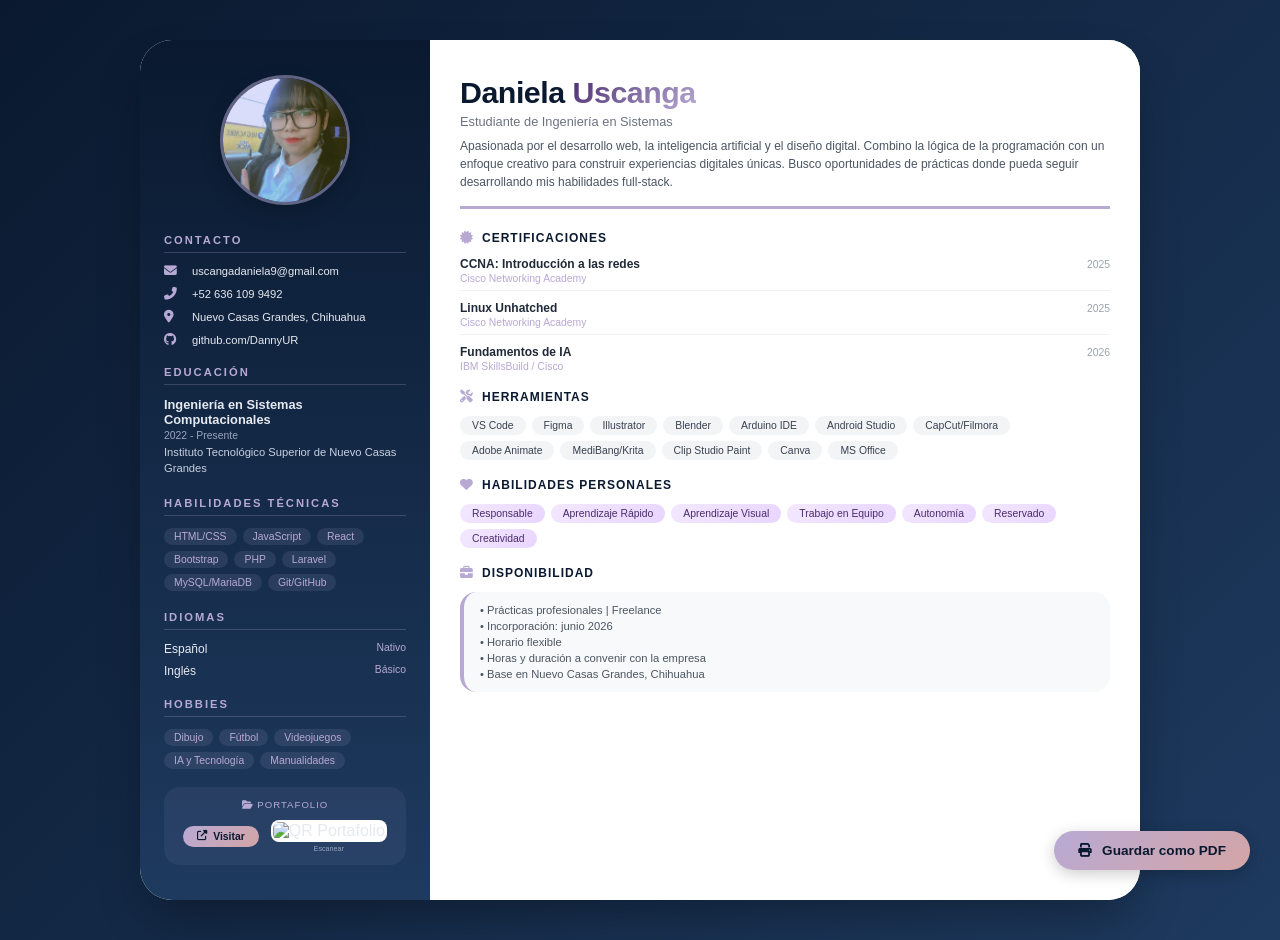
==== cv.html @ 953d352b "Actualización del Portafolio Se cambio el diseño y se creo el cv" ====
<!DOCTYPE html>
<html lang="es">
<head>
    <meta charset="UTF-8">
    <meta name="viewport" content="width=device-width, initial-scale=1.0">
    <title>Daniela Uscanga - CV</title>
    <link rel="stylesheet" href="https://cdnjs.cloudflare.com/ajax/libs/font-awesome/6.4.0/css/all.min.css">
    <style>
        * {
            margin: 0;
            padding: 0;
            box-sizing: border-box;
        }

        body {
            font-family: 'Plus Jakarta Sans', -apple-system, BlinkMacSystemFont, 'Segoe UI', sans-serif;
            background: linear-gradient(135deg, #0a192f 0%, #1e3a5f 100%);
            padding: 40px 24px;
            min-height: 100vh;
            display: flex;
            align-items: center;
            justify-content: center;
        }

        .cv {
            max-width: 1000px;
            margin: 0 auto;
            background: #ffffff;
            border-radius: 32px;
            overflow: hidden;
            box-shadow: 0 25px 50px -12px rgba(0, 0, 0, 0.35);
        }

        .cv-inner {
            display: grid;
            grid-template-columns: 290px 1fr;
        }

        /* Panel izquierdo */
        .cv-left {
            background: linear-gradient(180deg, #0a192f 0%, #1e3a5f 100%);
            padding: 35px 24px;
            color: #e6e9f0;
        }

        .avatar {
            text-align: center;
            margin-bottom: 25px;
        }

        .avatar img {
            width: 130px;
            height: 130px;
            border-radius: 50%;
            object-fit: cover;
            border: 3px solid rgba(180, 169, 212, 0.5);
            box-shadow: 0 8px 20px rgba(0, 0, 0, 0.2);
        }

        .cv-left h3 {
            font-size: 0.7rem;
            font-weight: 600;
            letter-spacing: 2px;
            text-transform: uppercase;
            color: #b8a9d4;
            margin: 20px 0 12px 0;
            padding-bottom: 6px;
            border-bottom: 1px solid rgba(180, 169, 212, 0.25);
        }

        .cv-left h3:first-of-type {
            margin-top: 0;
        }

        .contact-list {
            list-style: none;
        }

        .contact-list li {
            display: flex;
            align-items: center;
            gap: 10px;
            margin-bottom: 10px;
            font-size: 0.7rem;
            word-break: break-word;
        }

        .contact-list li i {
            width: 18px;
            color: #b8a9d4;
            font-size: 0.8rem;
        }

        .edu-item {
            margin-bottom: 14px;
        }

        .edu-item h4 {
            font-size: 0.8rem;
            font-weight: 600;
            margin-bottom: 3px;
        }

        .edu-date {
            font-size: 0.65rem;
            color: #9aa4bf;
            margin-bottom: 4px;
        }

        .edu-item p {
            font-size: 0.7rem;
            color: #c8d0e0;
            line-height: 1.4;
        }

        .skills-tags {
            display: flex;
            flex-wrap: wrap;
            gap: 6px;
        }

        .skill-tag {
            background: rgba(180, 169, 212, 0.12);
            padding: 3px 10px;
            border-radius: 30px;
            font-size: 0.65rem;
            color: #b8a9d4;
        }

        .lang-item {
            display: flex;
            justify-content: space-between;
            margin-bottom: 8px;
            font-size: 0.75rem;
        }

        .lang-name {
            font-weight: 500;
        }

        .lang-level {
            color: #b8a9d4;
            font-size: 0.65rem;
        }

        /* Panel derecho */
        .cv-right {
            background: #ffffff;
            padding: 35px 30px;
        }

        .cv-header {
            margin-bottom: 22px;
            border-bottom: 3px solid #b8a9d4;
            padding-bottom: 15px;
        }

        .cv-header h1 {
            font-size: 1.9rem;
            font-weight: 700;
            color: #0a192f;
            letter-spacing: -0.5px;
            margin-bottom: 4px;
        }

        .cv-header h1 span {
            background: linear-gradient(135deg, #4a2c6d, #b8a9d4);
            -webkit-background-clip: text;
            -webkit-text-fill-color: transparent;
            background-clip: text;
        }

        .cv-header .subtitle {
            font-size: 0.8rem;
            color: #6b7280;
            font-weight: 500;
            margin-bottom: 8px;
        }

        .cv-header .bio {
            font-size: 0.75rem;
            color: #4b5563;
            line-height: 1.5;
        }

        .section {
            margin-bottom: 18px;
        }

        .section-title {
            display: flex;
            align-items: center;
            gap: 8px;
            font-size: 0.75rem;
            font-weight: 700;
            color: #0a192f;
            letter-spacing: 1px;
            margin-bottom: 12px;
        }

        .section-title i {
            color: #b8a9d4;
            font-size: 0.8rem;
        }

        .cert {
            display: flex;
            justify-content: space-between;
            align-items: baseline;
            flex-wrap: wrap;
            margin-bottom: 10px;
            padding-bottom: 6px;
            border-bottom: 1px solid #f0f0f0;
        }

        .cert:last-child {
            border-bottom: none;
            margin-bottom: 0;
            padding-bottom: 0;
        }

        .cert-name {
            font-weight: 600;
            font-size: 0.75rem;
            color: #1f2937;
        }

        .cert-date {
            font-size: 0.65rem;
            color: #9ca3af;
        }

        .cert-issuer {
            font-size: 0.65rem;
            color: #b8a9d4;
            margin-top: 2px;
        }

        .tools-grid {
            display: flex;
            flex-wrap: wrap;
            gap: 6px;
            margin-bottom: 12px;
        }

        .tool-badge {
            background: #f3f4f6;
            padding: 4px 12px;
            border-radius: 30px;
            font-size: 0.65rem;
            color: #374151;
        }

        .soft-badge {
            background: linear-gradient(135deg, #f3e8ff, #e9d5ff);
            padding: 4px 12px;
            border-radius: 30px;
            font-size: 0.65rem;
            font-weight: 500;
            color: #4a2c6d;
        }

        .availability-box {
            background: #f8f9fa;
            padding: 12px 16px;
            border-radius: 16px;
            border-left: 4px solid #b8a9d4;
        }

        .availability-box p {
            font-size: 0.7rem;
            color: #4b5563;
            margin-bottom: 4px;
        }

        .availability-box p:last-child {
            margin-bottom: 0;
        }

        .print-btn {
            position: fixed;
            bottom: 30px;
            right: 30px;
            background: linear-gradient(135deg, #b8a9d4, #d4a5a5);
            border: none;
            padding: 12px 24px;
            border-radius: 50px;
            color: #0a192f;
            font-weight: 600;
            cursor: pointer;
            display: flex;
            align-items: center;
            gap: 10px;
            font-size: 0.85rem;
            box-shadow: 0 4px 15px rgba(0, 0, 0, 0.2);
            transition: all 0.3s ease;
            z-index: 100;
            font-family: inherit;
        }

        .print-btn:hover {
            transform: translateY(-3px);
            box-shadow: 0 8px 25px rgba(0, 0, 0, 0.25);
        }

        /* ============================================ */
        /* CSS ESPECÍFICO PARA IMPRESIÓN (1 hoja) */
        /* ============================================ */
        @media print {
            body {
                background: white;
                padding: 0;
                margin: 0;
            }
            
            .print-btn {
                display: none;
            }
            
            .cv {
                max-width: 100%;
                margin: 0;
                box-shadow: none;
                border-radius: 0;
            }
            
            .cv-inner {
                display: grid;
                grid-template-columns: 270px 1fr;
            }
            
            /* Ajustes de espaciado para que quepa */
            .cv-left {
                padding: 15px 18px;
            }
            
            .cv-right {
                padding: 15px 22px;
            }
            
            .avatar img {
                width: 100px;
                height: 100px;
            }
            
            .avatar {
                margin-bottom: 15px;
            }
            
            .cv-left h3 {
                margin: 12px 0 8px 0;
                font-size: 0.65rem;
            }
            
            .contact-list li {
                margin-bottom: 6px;
                font-size: 0.65rem;
            }
            
            .edu-item {
                margin-bottom: 10px;
            }
            
            .edu-item h4 {
                font-size: 0.7rem;
            }
            
            .skill-tag {
                padding: 2px 8px;
                font-size: 0.6rem;
            }
            
            .cv-header {
                margin-bottom: 12px;
                padding-bottom: 8px;
            }
            
            .cv-header h1 {
                font-size: 1.5rem;
            }
            
            .cv-header .bio {
                font-size: 0.65rem;
            }
            
            .section {
                margin-bottom: 12px;
            }
            
            .section-title {
                margin-bottom: 8px;
                font-size: 0.7rem;
            }
            
            .cert {
                margin-bottom: 6px;
                padding-bottom: 4px;
            }
            
            .cert-name {
                font-size: 0.7rem;
            }
            
            .tool-badge, .soft-badge {
                padding: 3px 10px;
                font-size: 0.6rem;
            }
            
            .availability-box {
                padding: 8px 12px;
            }
            
            .availability-box p {
                font-size: 0.65rem;
                margin-bottom: 3px;
            }
            
            /* Opcional: ocultar el QR en la impresión para ahorrar espacio */
            .cv-left div:last-child {
                display: none;
            }
        }

        @media (max-width: 750px) {
            body {
                padding: 20px;
            }
            .cv-inner {
                grid-template-columns: 1fr;
            }
            .print-btn {
                bottom: 20px;
                right: 20px;
                padding: 10px 18px;
                font-size: 0.75rem;
            }
        }
    </style>
</head>
<body>

<div class="cv">
    <div class="cv-inner">
        <!-- PANEL IZQUIERDO -->
        <div class="cv-left">
            <div class="avatar">
                <img src="./img/Perfil.jpeg" alt="Daniela Uscanga">
            </div>

            <h3>CONTACTO</h3>
            <ul class="contact-list">
                <li><i class="fas fa-envelope"></i> uscangadaniela9@gmail.com</li>
                <li><i class="fas fa-phone-alt"></i> +52 636 109 9492</li>
                <li><i class="fas fa-map-marker-alt"></i> Nuevo Casas Grandes, Chihuahua</li>
                <li><i class="fab fa-github"></i> github.com/DannyUR</li>
            </ul>

            <h3>EDUCACIÓN</h3>
            <div class="edu-item">
                <h4>Ingeniería en Sistemas Computacionales</h4>
                <div class="edu-date">2022 - Presente</div>
                <p>Instituto Tecnológico Superior de Nuevo Casas Grandes</p>
            </div>

            <h3>HABILIDADES TÉCNICAS</h3>
            <div class="skills-tags">
                <span class="skill-tag">HTML/CSS</span>
                <span class="skill-tag">JavaScript</span>
                <span class="skill-tag">React</span>
                <span class="skill-tag">Bootstrap</span>
                <span class="skill-tag">PHP</span>
                <span class="skill-tag">Laravel</span>
                <span class="skill-tag">MySQL/MariaDB</span>
                <span class="skill-tag">Git/GitHub</span>
            </div>

            <h3>IDIOMAS</h3>
            <div class="lang-item">
                <span class="lang-name">Español</span>
                <span class="lang-level">Nativo</span>
            </div>
            <div class="lang-item">
                <span class="lang-name">Inglés</span>
                <span class="lang-level">Básico</span>
            </div>

            <h3>HOBBIES</h3>
            <div class="skills-tags">
                <span class="skill-tag">Dibujo</span>
                <span class="skill-tag">Fútbol</span>
                <span class="skill-tag">Videojuegos</span>
                <span class="skill-tag">IA y Tecnología</span>
                <span class="skill-tag">Manualidades</span>
            </div>

            <!-- BOTÓN + QR PARA PORTAFOLIO -->
            <div style="background: rgba(180, 169, 212, 0.08); border-radius: 16px; padding: 12px; margin-top: 18px; text-align: center;">
                <p style="font-size: 0.6rem; color: #b8a9d4; margin-bottom: 10px; letter-spacing: 1px;">
                    <i class="fas fa-folder-open"></i> PORTAFOLIO
                </p>
                <div style="display: flex; align-items: center; justify-content: center; gap: 12px; flex-wrap: wrap;">
                    <a href="https://dannyur.github.io/portafolio" target="_blank" style="display: inline-flex; align-items: center; gap: 6px; background: linear-gradient(135deg, #b8a9d4, #d4a5a5); color: #0a192f; padding: 5px 14px; border-radius: 40px; text-decoration: none; font-size: 0.65rem; font-weight: 600;">
                        <i class="fas fa-external-link-alt"></i> Visitar
                    </a>
                    <div style="text-align: center;">
                        <img src="https://api.qrserver.com/v1/create-qr-code/?size=45x45&data=https://dannyur.github.io/portafolio" alt="QR Portafolio" style="width: 40px; height: 40px; border-radius: 8px; background: white; padding: 2px;">
                        <p style="font-size: 0.45rem; color: #9aa4bf; margin-top: 2px;">Escanear</p>
                    </div>
                </div>
            </div>
        </div>

        <!-- PANEL DERECHO -->
        <div class="cv-right">
            <div class="cv-header">
                <h1>Daniela <span>Uscanga</span></h1>
                <div class="subtitle">Estudiante de Ingeniería en Sistemas</div>
                <div class="bio">
                    Apasionada por el desarrollo web, la inteligencia artificial y el diseño digital. 
                    Combino la lógica de la programación con un enfoque creativo para construir 
                    experiencias digitales únicas. Busco oportunidades de prácticas donde pueda 
                    seguir desarrollando mis habilidades full-stack.
                </div>
            </div>

            <!-- CERTIFICACIONES -->
            <div class="section">
                <div class="section-title">
                    <i class="fas fa-certificate"></i>
                    <span>CERTIFICACIONES</span>
                </div>
                <div class="cert">
                    <div>
                        <div class="cert-name">CCNA: Introducción a las redes</div>
                        <div class="cert-issuer">Cisco Networking Academy</div>
                    </div>
                    <div class="cert-date">2025</div>
                </div>
                <div class="cert">
                    <div>
                        <div class="cert-name">Linux Unhatched</div>
                        <div class="cert-issuer">Cisco Networking Academy</div>
                    </div>
                    <div class="cert-date">2025</div>
                </div>
                <div class="cert">
                    <div>
                        <div class="cert-name">Fundamentos de IA</div>
                        <div class="cert-issuer">IBM SkillsBuild / Cisco</div>
                    </div>
                    <div class="cert-date">2026</div>
                </div>
            </div>

            <!-- HERRAMIENTAS -->
            <div class="section">
                <div class="section-title">
                    <i class="fas fa-tools"></i>
                    <span>HERRAMIENTAS</span>
                </div>
                <div class="tools-grid">
                    <span class="tool-badge">VS Code</span>
                    <span class="tool-badge">Figma</span>
                    <span class="tool-badge">Illustrator</span>
                    <span class="tool-badge">Blender</span>
                    <span class="tool-badge">Arduino IDE</span>
                    <span class="tool-badge">Android Studio</span>
                    <span class="tool-badge">CapCut/Filmora</span>
                    <span class="tool-badge">Adobe Animate</span>
                    <span class="tool-badge">MediBang/Krita</span>
                    <span class="tool-badge">Clip Studio Paint</span>
                    <span class="tool-badge">Canva</span>
                    <span class="tool-badge">MS Office</span>
                </div>
            </div>

            <!-- HABILIDADES PERSONALES -->
            <div class="section">
                <div class="section-title">
                    <i class="fas fa-heart"></i>
                    <span>HABILIDADES PERSONALES</span>
                </div>
                <div class="tools-grid">
                    <span class="soft-badge">Responsable</span>
                    <span class="soft-badge">Aprendizaje Rápido</span>
                    <span class="soft-badge">Aprendizaje Visual</span>
                    <span class="soft-badge">Trabajo en Equipo</span>
                    <span class="soft-badge">Autonomía</span>
                    <span class="soft-badge">Reservado</span>
                    <span class="soft-badge">Creatividad</span>
                </div>
            </div>

            <!-- DISPONIBILIDAD -->
            <div class="section">
                <div class="section-title">
                    <i class="fas fa-briefcase"></i>
                    <span>DISPONIBILIDAD</span>
                </div>
                <div class="availability-box">
                    <p>• Prácticas profesionales | Freelance</p>
                    <p>• Incorporación: junio 2026</p>
                    <p>• Horario flexible</p>
                    <p>• Horas y duración a convenir con la empresa</p>
                    <p>• Base en Nuevo Casas Grandes, Chihuahua</p>
                </div>
            </div>
        </div>
    </div>
</div>

<button class="print-btn" onclick="window.print()">
    <i class="fas fa-print"></i> Guardar como PDF
</button>

</body>
</html>
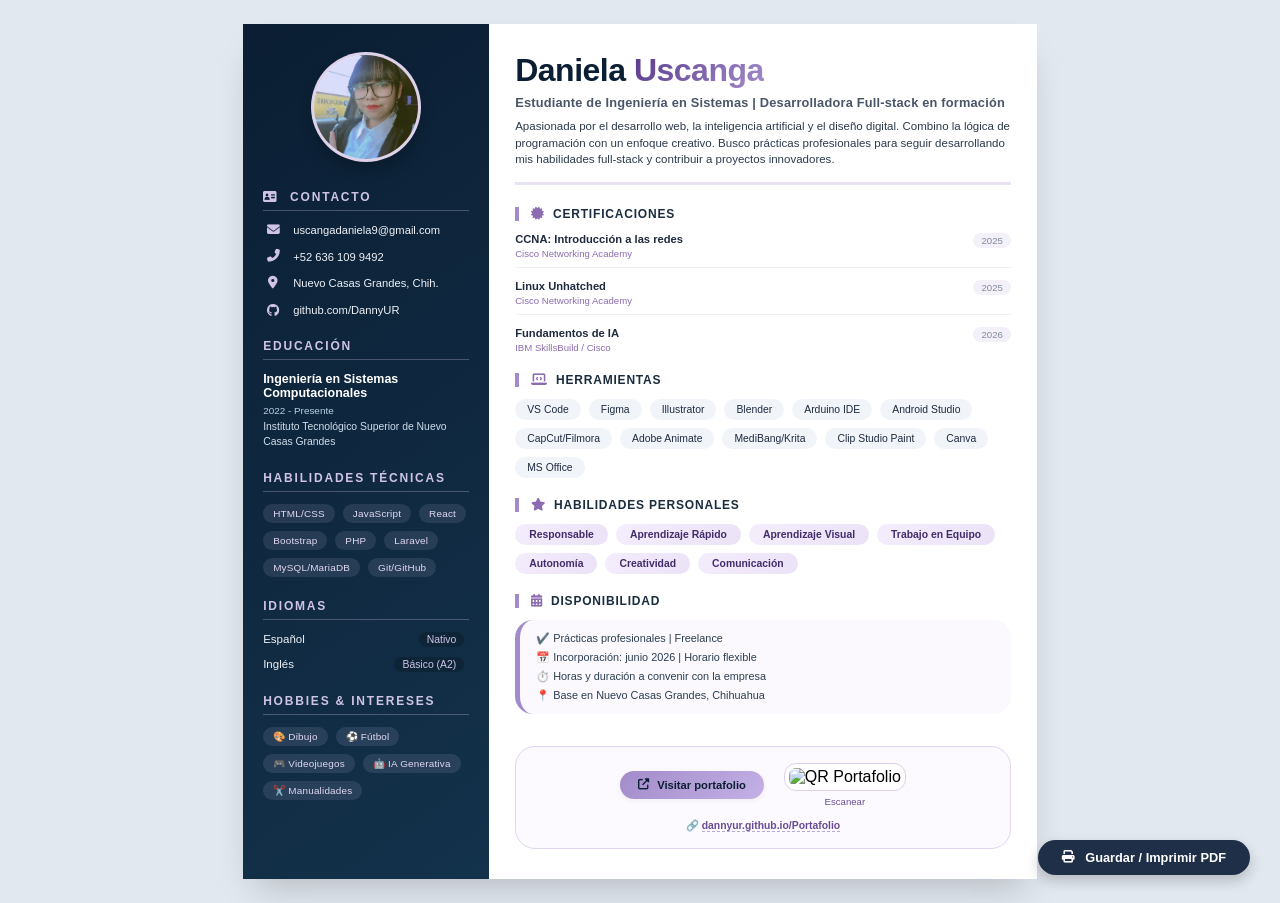
==== commit 67171055: "Actualización de Portafolio Se mejoro la interfaz añadiendo proyectos y mas imágenes en la galería, " ====
--- a/cv.html
+++ b/cv.html
@@ -2,8 +2,8 @@
 <html lang="es">
 <head>
     <meta charset="UTF-8">
-    <meta name="viewport" content="width=device-width, initial-scale=1.0">
-    <title>Daniela Uscanga - CV</title>
+    <meta name="viewport" content="width=device-width, initial-scale=1.0, user-scalable=yes">
+    <title>Daniela Uscanga - CV Profesional</title>
     <link rel="stylesheet" href="https://cdnjs.cloudflare.com/ajax/libs/font-awesome/6.4.0/css/all.min.css">
     <style>
         * {
@@ -13,59 +13,68 @@
         }
 
         body {
-            font-family: 'Plus Jakarta Sans', -apple-system, BlinkMacSystemFont, 'Segoe UI', sans-serif;
-            background: linear-gradient(135deg, #0a192f 0%, #1e3a5f 100%);
-            padding: 40px 24px;
+            font-family: 'Inter', 'Plus Jakarta Sans', -apple-system, BlinkMacSystemFont, 'Segoe UI', sans-serif;
+            background: #e2e8f0;
+            display: flex;
+            justify-content: center;
+            align-items: center;
             min-height: 100vh;
-            display: flex;
-            align-items: center;
-            justify-content: center;
-        }
-
+            padding: 24px;
+        }
+
+        /* Contenedor principal: tamaño exacto A4 / Carta con altura flexible para impresión limpia */
         .cv {
-            max-width: 1000px;
+            width: 210mm;
+            max-width: 100%;
+            background: #ffffff;
             margin: 0 auto;
-            background: #ffffff;
-            border-radius: 32px;
-            overflow: hidden;
-            box-shadow: 0 25px 50px -12px rgba(0, 0, 0, 0.35);
-        }
-
+            box-shadow: 0 20px 35px -12px rgba(0, 0, 0, 0.2);
+            border-radius: 0px;
+            transition: all 0.2s;
+        }
+
+        /* Grid de dos columnas bien proporcionado */
         .cv-inner {
             display: grid;
-            grid-template-columns: 290px 1fr;
-        }
-
-        /* Panel izquierdo */
+            grid-template-columns: 31% 69%;
+            width: 100%;
+        }
+
+        /* ========== PANEL IZQUIERDO (Azul noche elegante) ========== */
         .cv-left {
-            background: linear-gradient(180deg, #0a192f 0%, #1e3a5f 100%);
-            padding: 35px 24px;
-            color: #e6e9f0;
+            background: linear-gradient(145deg, #0B1E33 0%, #13324B 100%);
+            padding: 28px 20px 32px 20px;
+            color: #EEF2F8;
+            height: 100%;
+            display: flex;
+            flex-direction: column;
         }
 
         .avatar {
             text-align: center;
-            margin-bottom: 25px;
+            margin-bottom: 24px;
         }
 
         .avatar img {
-            width: 130px;
-            height: 130px;
+            width: 110px;
+            height: 110px;
             border-radius: 50%;
             object-fit: cover;
-            border: 3px solid rgba(180, 169, 212, 0.5);
-            box-shadow: 0 8px 20px rgba(0, 0, 0, 0.2);
-        }
-
+            border: 3px solid rgba(200, 180, 220, 0.6);
+            box-shadow: 0 8px 14px rgba(0, 0, 0, 0.2);
+            background: #fff;
+        }
+
+        /* Títulos laterales */
         .cv-left h3 {
-            font-size: 0.7rem;
-            font-weight: 600;
-            letter-spacing: 2px;
+            font-size: 0.75rem;
+            font-weight: 700;
+            letter-spacing: 1.8px;
             text-transform: uppercase;
-            color: #b8a9d4;
-            margin: 20px 0 12px 0;
+            color: #CFC4E6;
+            margin: 22px 0 12px 0;
             padding-bottom: 6px;
-            border-bottom: 1px solid rgba(180, 169, 212, 0.25);
+            border-bottom: 1.5px solid rgba(207, 196, 230, 0.3);
         }
 
         .cv-left h3:first-of-type {
@@ -74,21 +83,25 @@
 
         .contact-list {
             list-style: none;
+            margin-top: 4px;
         }
 
         .contact-list li {
             display: flex;
             align-items: center;
             gap: 10px;
-            margin-bottom: 10px;
+            margin-bottom: 12px;
             font-size: 0.7rem;
+            font-weight: 400;
+            line-height: 1.3;
             word-break: break-word;
         }
 
         .contact-list li i {
-            width: 18px;
-            color: #b8a9d4;
+            width: 20px;
+            color: #CFC4E6;
             font-size: 0.8rem;
+            text-align: center;
         }
 
         .edu-item {
@@ -96,75 +109,84 @@
         }
 
         .edu-item h4 {
-            font-size: 0.8rem;
-            font-weight: 600;
-            margin-bottom: 3px;
+            font-size: 0.78rem;
+            font-weight: 700;
+            margin-bottom: 5px;
+            color: #ffffff;
         }
 
         .edu-date {
+            font-size: 0.62rem;
+            color: #bbd1e5;
+            margin-bottom: 4px;
+        }
+
+        .edu-item p {
             font-size: 0.65rem;
-            color: #9aa4bf;
-            margin-bottom: 4px;
-        }
-
-        .edu-item p {
-            font-size: 0.7rem;
-            color: #c8d0e0;
+            color: #d0deed;
             line-height: 1.4;
         }
 
         .skills-tags {
             display: flex;
             flex-wrap: wrap;
-            gap: 6px;
+            gap: 8px;
+            margin-top: 6px;
         }
 
         .skill-tag {
-            background: rgba(180, 169, 212, 0.12);
-            padding: 3px 10px;
+            background: rgba(207, 196, 230, 0.12);
+            padding: 4px 10px;
             border-radius: 30px;
+            font-size: 0.62rem;
+            font-weight: 500;
+            color: #E2D9F5;
+            letter-spacing: 0.2px;
+        }
+
+        .lang-item {
+            display: flex;
+            justify-content: space-between;
+            align-items: baseline;
+            margin-bottom: 10px;
+            font-size: 0.72rem;
+            font-weight: 500;
+            padding-right: 5px;
+        }
+
+        .lang-level {
+            color: #CFC4E6;
             font-size: 0.65rem;
-            color: #b8a9d4;
-        }
-
-        .lang-item {
-            display: flex;
-            justify-content: space-between;
-            margin-bottom: 8px;
-            font-size: 0.75rem;
-        }
-
-        .lang-name {
-            font-weight: 500;
-        }
-
-        .lang-level {
-            color: #b8a9d4;
-            font-size: 0.65rem;
-        }
-
-        /* Panel derecho */
+            background: rgba(0,0,0,0.2);
+            padding: 2px 8px;
+            border-radius: 20px;
+        }
+
+        /* ========== PANEL DERECHO (Fondo blanco, espaciado generoso) ========== */
         .cv-right {
             background: #ffffff;
-            padding: 35px 30px;
+            padding: 28px 26px 30px 26px;
+            display: flex;
+            flex-direction: column;
+            justify-content: space-between;
         }
 
         .cv-header {
             margin-bottom: 22px;
-            border-bottom: 3px solid #b8a9d4;
-            padding-bottom: 15px;
+            border-bottom: 3px solid #E9E2F5;
+            padding-bottom: 14px;
         }
 
         .cv-header h1 {
-            font-size: 1.9rem;
-            font-weight: 700;
-            color: #0a192f;
+            font-size: 2rem;
+            font-weight: 800;
+            color: #0B1E33;
             letter-spacing: -0.5px;
-            margin-bottom: 4px;
+            margin-bottom: 6px;
         }
 
         .cv-header h1 span {
-            background: linear-gradient(135deg, #4a2c6d, #b8a9d4);
+            background: linear-gradient(125deg, #5B3B8C, #A28BC9);
             -webkit-background-clip: text;
             -webkit-text-fill-color: transparent;
             background-clip: text;
@@ -172,19 +194,22 @@
 
         .cv-header .subtitle {
             font-size: 0.8rem;
-            color: #6b7280;
-            font-weight: 500;
+            font-weight: 600;
+            color: #4a5568;
             margin-bottom: 8px;
+            letter-spacing: 0.2px;
         }
 
         .cv-header .bio {
-            font-size: 0.75rem;
-            color: #4b5563;
-            line-height: 1.5;
-        }
-
+            font-size: 0.72rem;
+            color: #2d3a4b;
+            line-height: 1.45;
+            margin-top: 6px;
+        }
+
+        /* Secciones lado derecho */
         .section {
-            margin-bottom: 18px;
+            margin-bottom: 20px;
         }
 
         .section-title {
@@ -192,25 +217,28 @@
             align-items: center;
             gap: 8px;
             font-size: 0.75rem;
-            font-weight: 700;
-            color: #0a192f;
-            letter-spacing: 1px;
+            font-weight: 800;
+            color: #1A2C3E;
+            letter-spacing: 0.8px;
+            text-transform: uppercase;
             margin-bottom: 12px;
+            border-left: 4px solid #A28BC9;
+            padding-left: 12px;
         }
 
         .section-title i {
-            color: #b8a9d4;
+            color: #8b6cb0;
             font-size: 0.8rem;
         }
 
+        /* certificaciones con diseño más limpio */
         .cert {
             display: flex;
             justify-content: space-between;
-            align-items: baseline;
-            flex-wrap: wrap;
-            margin-bottom: 10px;
-            padding-bottom: 6px;
-            border-bottom: 1px solid #f0f0f0;
+            align-items: flex-start;
+            margin-bottom: 12px;
+            padding-bottom: 8px;
+            border-bottom: 1px solid #edf2f7;
         }
 
         .cert:last-child {
@@ -220,219 +248,240 @@
         }
 
         .cert-name {
-            font-weight: 600;
-            font-size: 0.75rem;
-            color: #1f2937;
+            font-weight: 700;
+            font-size: 0.7rem;
+            color: #1F2A3E;
+        }
+
+        .cert-issuer {
+            font-size: 0.6rem;
+            color: #8b6cb0;
+            margin-top: 3px;
         }
 
         .cert-date {
-            font-size: 0.65rem;
-            color: #9ca3af;
-        }
-
-        .cert-issuer {
-            font-size: 0.65rem;
-            color: #b8a9d4;
-            margin-top: 2px;
-        }
-
+            font-size: 0.6rem;
+            color: #7e8a98;
+            background: #F4F0FA;
+            padding: 2px 8px;
+            border-radius: 20px;
+            white-space: nowrap;
+        }
+
+        /* Herramientas grid */
         .tools-grid {
             display: flex;
             flex-wrap: wrap;
-            gap: 6px;
-            margin-bottom: 12px;
+            gap: 8px;
+            margin-top: 4px;
         }
 
         .tool-badge {
-            background: #f3f4f6;
-            padding: 4px 12px;
-            border-radius: 30px;
-            font-size: 0.65rem;
-            color: #374151;
-        }
-
-        .soft-badge {
-            background: linear-gradient(135deg, #f3e8ff, #e9d5ff);
-            padding: 4px 12px;
+            background: #F1F5F9;
+            padding: 5px 12px;
             border-radius: 30px;
             font-size: 0.65rem;
             font-weight: 500;
-            color: #4a2c6d;
+            color: #1F2A3E;
+            transition: all 0.1s;
+        }
+
+        .soft-badge {
+            background: linear-gradient(115deg, #F4EDFC, #EBE2F7);
+            padding: 5px 14px;
+            border-radius: 30px;
+            font-size: 0.65rem;
+            font-weight: 600;
+            color: #432C6B;
         }
 
         .availability-box {
-            background: #f8f9fa;
+            background: #FBF9FE;
             padding: 12px 16px;
-            border-radius: 16px;
-            border-left: 4px solid #b8a9d4;
+            border-radius: 18px;
+            border-left: 5px solid #A28BC9;
+            margin-top: 4px;
         }
 
         .availability-box p {
-            font-size: 0.7rem;
-            color: #4b5563;
-            margin-bottom: 4px;
+            font-size: 0.68rem;
+            color: #2C3E50;
+            margin-bottom: 6px;
+            display: flex;
+            align-items: baseline;
+            gap: 6px;
         }
 
         .availability-box p:last-child {
             margin-bottom: 0;
         }
 
+        /* PORTAFOLIO final - visual atractivo */
+        .portfolio-box {
+            background: #FCFAFE;
+            border-radius: 20px;
+            padding: 16px 18px;
+            text-align: center;
+            border: 1px solid #E1D6F0;
+            margin-top: 12px;
+            transition: 0.1s;
+        }
+
+        .portfolio-content {
+            display: flex;
+            align-items: center;
+            justify-content: center;
+            gap: 20px;
+            flex-wrap: wrap;
+        }
+
+        .portfolio-btn {
+            display: inline-flex;
+            align-items: center;
+            gap: 8px;
+            background: linear-gradient(135deg, #A28BC9, #C3B1E6);
+            color: #0B1E33;
+            padding: 8px 18px;
+            border-radius: 40px;
+            text-decoration: none;
+            font-size: 0.7rem;
+            font-weight: 700;
+            transition: all 0.2s ease;
+            box-shadow: 0 2px 6px rgba(0,0,0,0.05);
+        }
+
+        .portfolio-btn i {
+            font-size: 0.7rem;
+        }
+
+        .portfolio-btn:hover {
+            background: linear-gradient(135deg, #b59edb, #cfbdf2);
+            transform: scale(0.98);
+        }
+
+        .qr-code {
+            text-align: center;
+        }
+
+        .qr-code img {
+            width: 70px;
+            height: 70px;
+            border-radius: 12px;
+            background: white;
+            padding: 4px;
+            border: 1px solid #DCCFEF;
+        }
+
+        .qr-code p {
+            font-size: 0.6rem;
+            margin-top: 5px;
+            font-weight: 500;
+            color: #6B4D93;
+        }
+
+        .portfolio-link-text {
+            margin-top: 12px;
+            font-size: 0.65rem;
+            word-break: break-all;
+        }
+
+        .portfolio-link-text a {
+            color: #694B96;
+            text-decoration: none;
+            font-weight: 600;
+            border-bottom: 1px dashed #b8a9d4;
+        }
+
+        /* Botón flotante de impresión */
         .print-btn {
             position: fixed;
-            bottom: 30px;
+            bottom: 25px;
             right: 30px;
-            background: linear-gradient(135deg, #b8a9d4, #d4a5a5);
+            background: #1E2F47;
             border: none;
-            padding: 12px 24px;
+            padding: 10px 24px;
             border-radius: 50px;
-            color: #0a192f;
+            color: white;
             font-weight: 600;
             cursor: pointer;
             display: flex;
             align-items: center;
             gap: 10px;
-            font-size: 0.85rem;
-            box-shadow: 0 4px 15px rgba(0, 0, 0, 0.2);
-            transition: all 0.3s ease;
-            z-index: 100;
+            font-size: 0.8rem;
+            z-index: 1000;
+            box-shadow: 0 6px 14px rgba(0,0,0,0.2);
+            transition: all 0.2s;
             font-family: inherit;
         }
 
         .print-btn:hover {
-            transform: translateY(-3px);
-            box-shadow: 0 8px 25px rgba(0, 0, 0, 0.25);
-        }
-
-        /* ============================================ */
-        /* CSS ESPECÍFICO PARA IMPRESIÓN (1 hoja) */
-        /* ============================================ */
+            background: #0F2A42;
+            transform: translateY(-2px);
+        }
+
+        /* REGLAS DE IMPRESIÓN (A4 / Carta perfecto) */
         @media print {
             body {
                 background: white;
                 padding: 0;
                 margin: 0;
             }
-            
             .print-btn {
                 display: none;
             }
-            
             .cv {
+                width: 100%;
                 max-width: 100%;
+                height: auto;
+                box-shadow: none;
                 margin: 0;
-                box-shadow: none;
                 border-radius: 0;
             }
-            
             .cv-inner {
-                display: grid;
-                grid-template-columns: 270px 1fr;
-            }
-            
-            /* Ajustes de espaciado para que quepa */
-            .cv-left {
-                padding: 15px 18px;
-            }
-            
-            .cv-right {
-                padding: 15px 22px;
-            }
-            
-            .avatar img {
-                width: 100px;
-                height: 100px;
-            }
-            
-            .avatar {
-                margin-bottom: 15px;
-            }
-            
-            .cv-left h3 {
-                margin: 12px 0 8px 0;
-                font-size: 0.65rem;
-            }
-            
-            .contact-list li {
-                margin-bottom: 6px;
-                font-size: 0.65rem;
-            }
-            
-            .edu-item {
-                margin-bottom: 10px;
-            }
-            
-            .edu-item h4 {
-                font-size: 0.7rem;
-            }
-            
-            .skill-tag {
-                padding: 2px 8px;
-                font-size: 0.6rem;
-            }
-            
-            .cv-header {
-                margin-bottom: 12px;
-                padding-bottom: 8px;
-            }
-            
-            .cv-header h1 {
-                font-size: 1.5rem;
-            }
-            
-            .cv-header .bio {
-                font-size: 0.65rem;
-            }
-            
-            .section {
-                margin-bottom: 12px;
-            }
-            
-            .section-title {
-                margin-bottom: 8px;
-                font-size: 0.7rem;
-            }
-            
-            .cert {
-                margin-bottom: 6px;
-                padding-bottom: 4px;
-            }
-            
-            .cert-name {
-                font-size: 0.7rem;
-            }
-            
-            .tool-badge, .soft-badge {
-                padding: 3px 10px;
-                font-size: 0.6rem;
-            }
-            
+                grid-template-columns: 30% 70%;
+            }
+            .cv-left, .cv-right {
+                break-inside: avoid;
+                page-break-inside: avoid;
+            }
+            @page {
+                size: A4;
+                margin: 0.6cm 0.5cm;
+            }
+            body, .cv, .cv-inner {
+                background: white;
+            }
+            .portfolio-box {
+                border: 1px solid #ddd;
+                background: #fefefe;
+            }
             .availability-box {
-                padding: 8px 12px;
-            }
-            
-            .availability-box p {
-                font-size: 0.65rem;
-                margin-bottom: 3px;
-            }
-            
-            /* Opcional: ocultar el QR en la impresión para ahorrar espacio */
-            .cv-left div:last-child {
-                display: none;
-            }
-        }
-
-        @media (max-width: 750px) {
+                background: #f8f9fc;
+            }
+            .skill-tag, .tool-badge, .soft-badge {
+                background: #f1f1f1;
+                color: #222;
+                border: none;
+            }
+        }
+
+        /* Responsive para pantallas pequeñas, igual mantiene la impresión correcta */
+        @media (max-width: 780px) {
             body {
-                padding: 20px;
+                padding: 12px;
+            }
+            .cv {
+                width: 100%;
             }
             .cv-inner {
                 grid-template-columns: 1fr;
             }
-            .print-btn {
-                bottom: 20px;
-                right: 20px;
-                padding: 10px 18px;
-                font-size: 0.75rem;
+            .cv-left {
+                text-align: left;
+            }
+            .avatar img {
+                width: 90px;
+                height: 90px;
             }
         }
     </style>
@@ -441,177 +490,181 @@
 
 <div class="cv">
     <div class="cv-inner">
-        <!-- PANEL IZQUIERDO -->
+        <!-- COLUMNA IZQUIERDA: Contacto, Educación, Habilidades, Idiomas, Hobbies -->
         <div class="cv-left">
-            <div class="avatar">
-                <img src="./img/Perfil.jpeg" alt="Daniela Uscanga">
-            </div>
-
-            <h3>CONTACTO</h3>
-            <ul class="contact-list">
-                <li><i class="fas fa-envelope"></i> uscangadaniela9@gmail.com</li>
-                <li><i class="fas fa-phone-alt"></i> +52 636 109 9492</li>
-                <li><i class="fas fa-map-marker-alt"></i> Nuevo Casas Grandes, Chihuahua</li>
-                <li><i class="fab fa-github"></i> github.com/DannyUR</li>
-            </ul>
-
-            <h3>EDUCACIÓN</h3>
-            <div class="edu-item">
-                <h4>Ingeniería en Sistemas Computacionales</h4>
-                <div class="edu-date">2022 - Presente</div>
-                <p>Instituto Tecnológico Superior de Nuevo Casas Grandes</p>
-            </div>
-
-            <h3>HABILIDADES TÉCNICAS</h3>
-            <div class="skills-tags">
-                <span class="skill-tag">HTML/CSS</span>
-                <span class="skill-tag">JavaScript</span>
-                <span class="skill-tag">React</span>
-                <span class="skill-tag">Bootstrap</span>
-                <span class="skill-tag">PHP</span>
-                <span class="skill-tag">Laravel</span>
-                <span class="skill-tag">MySQL/MariaDB</span>
-                <span class="skill-tag">Git/GitHub</span>
-            </div>
-
-            <h3>IDIOMAS</h3>
-            <div class="lang-item">
-                <span class="lang-name">Español</span>
-                <span class="lang-level">Nativo</span>
-            </div>
-            <div class="lang-item">
-                <span class="lang-name">Inglés</span>
-                <span class="lang-level">Básico</span>
-            </div>
-
-            <h3>HOBBIES</h3>
-            <div class="skills-tags">
-                <span class="skill-tag">Dibujo</span>
-                <span class="skill-tag">Fútbol</span>
-                <span class="skill-tag">Videojuegos</span>
-                <span class="skill-tag">IA y Tecnología</span>
-                <span class="skill-tag">Manualidades</span>
-            </div>
-
-            <!-- BOTÓN + QR PARA PORTAFOLIO -->
-            <div style="background: rgba(180, 169, 212, 0.08); border-radius: 16px; padding: 12px; margin-top: 18px; text-align: center;">
-                <p style="font-size: 0.6rem; color: #b8a9d4; margin-bottom: 10px; letter-spacing: 1px;">
-                    <i class="fas fa-folder-open"></i> PORTAFOLIO
-                </p>
-                <div style="display: flex; align-items: center; justify-content: center; gap: 12px; flex-wrap: wrap;">
-                    <a href="https://dannyur.github.io/portafolio" target="_blank" style="display: inline-flex; align-items: center; gap: 6px; background: linear-gradient(135deg, #b8a9d4, #d4a5a5); color: #0a192f; padding: 5px 14px; border-radius: 40px; text-decoration: none; font-size: 0.65rem; font-weight: 600;">
-                        <i class="fas fa-external-link-alt"></i> Visitar
-                    </a>
-                    <div style="text-align: center;">
-                        <img src="https://api.qrserver.com/v1/create-qr-code/?size=45x45&data=https://dannyur.github.io/portafolio" alt="QR Portafolio" style="width: 40px; height: 40px; border-radius: 8px; background: white; padding: 2px;">
-                        <p style="font-size: 0.45rem; color: #9aa4bf; margin-top: 2px;">Escanear</p>
-                    </div>
+            <div>
+                <div class="avatar">
+                    <!-- Nota: la imagen se referencia desde ./img/Perfil.jpeg, si no existe se puede mostrar un placeholder circular con iniciales. Se conserva tu ruta -->
+                    <img src="./img/Perfil.jpeg" alt="Daniela Uscanga" onerror="this.onerror=null; this.src='https://ui-avatars.com/api/?background=8b6cb0&color=fff&name=DU&size=110&rounded=true';">
+                </div>
+
+                <h3><i class="fas fa-address-card" style="margin-right: 6px;"></i> CONTACTO</h3>
+                <ul class="contact-list">
+                    <li><i class="fas fa-envelope"></i> uscangadaniela9@gmail.com</li>
+                    <li><i class="fas fa-phone-alt"></i> +52 636 109 9492</li>
+                    <li><i class="fas fa-map-marker-alt"></i> Nuevo Casas Grandes, Chih.</li>
+                    <li><i class="fab fa-github"></i> github.com/DannyUR</li>
+                </ul>
+
+                <h3>EDUCACIÓN</h3>
+                <div class="edu-item">
+                    <h4>Ingeniería en Sistemas Computacionales</h4>
+                    <div class="edu-date">2022 - Presente</div>
+                    <p>Instituto Tecnológico Superior de Nuevo Casas Grandes</p>
+                </div>
+
+                <h3>HABILIDADES TÉCNICAS</h3>
+                <div class="skills-tags">
+                    <span class="skill-tag">HTML/CSS</span>
+                    <span class="skill-tag">JavaScript</span>
+                    <span class="skill-tag">React</span>
+                    <span class="skill-tag">Bootstrap</span>
+                    <span class="skill-tag">PHP</span>
+                    <span class="skill-tag">Laravel</span>
+                    <span class="skill-tag">MySQL/MariaDB</span>
+                    <span class="skill-tag">Git/GitHub</span>
+                </div>
+
+                <h3>IDIOMAS</h3>
+                <div class="lang-item">
+                    <span>Español</span>
+                    <span class="lang-level">Nativo</span>
+                </div>
+                <div class="lang-item">
+                    <span>Inglés</span>
+                    <span class="lang-level">Básico (A2)</span>
+                </div>
+
+                <h3>HOBBIES & INTERESES</h3>
+                <div class="skills-tags">
+                    <span class="skill-tag">🎨 Dibujo</span>
+                    <span class="skill-tag">⚽ Fútbol</span>
+                    <span class="skill-tag">🎮 Videojuegos</span>
+                    <span class="skill-tag">🤖 IA Generativa</span>
+                    <span class="skill-tag">✂️ Manualidades</span>
                 </div>
             </div>
         </div>
 
-        <!-- PANEL DERECHO -->
+        <!-- COLUMNA DERECHA: Perfil, certificaciones, herramientas, habilidades personales, disponibilidad + Portafolio -->
         <div class="cv-right">
-            <div class="cv-header">
-                <h1>Daniela <span>Uscanga</span></h1>
-                <div class="subtitle">Estudiante de Ingeniería en Sistemas</div>
-                <div class="bio">
-                    Apasionada por el desarrollo web, la inteligencia artificial y el diseño digital. 
-                    Combino la lógica de la programación con un enfoque creativo para construir 
-                    experiencias digitales únicas. Busco oportunidades de prácticas donde pueda 
-                    seguir desarrollando mis habilidades full-stack.
+            <div>
+                <div class="cv-header">
+                    <h1>Daniela <span>Uscanga</span></h1>
+                    <div class="subtitle">Estudiante de Ingeniería en Sistemas | Desarrolladora Full-stack en formación</div>
+                    <div class="bio">
+                        Apasionada por el desarrollo web, la inteligencia artificial y el diseño digital. 
+                        Combino la lógica de programación con un enfoque creativo. Busco prácticas profesionales 
+                        para seguir desarrollando mis habilidades full-stack y contribuir a proyectos innovadores.
+                    </div>
+                </div>
+
+                <!-- CERTIFICACIONES -->
+                <div class="section">
+                    <div class="section-title"><i class="fas fa-certificate"></i> CERTIFICACIONES</div>
+                    <div class="cert">
+                        <div>
+                            <div class="cert-name">CCNA: Introducción a las redes</div>
+                            <div class="cert-issuer">Cisco Networking Academy</div>
+                        </div>
+                        <div class="cert-date">2025</div>
+                    </div>
+                    <div class="cert">
+                        <div>
+                            <div class="cert-name">Linux Unhatched</div>
+                            <div class="cert-issuer">Cisco Networking Academy</div>
+                        </div>
+                        <div class="cert-date">2025</div>
+                    </div>
+                    <div class="cert">
+                        <div>
+                            <div class="cert-name">Fundamentos de IA</div>
+                            <div class="cert-issuer">IBM SkillsBuild / Cisco</div>
+                        </div>
+                        <div class="cert-date">2026</div>
+                    </div>
+                </div>
+
+                <!-- HERRAMIENTAS (grid espaciado) -->
+                <div class="section">
+                    <div class="section-title"><i class="fas fa-laptop-code"></i> HERRAMIENTAS</div>
+                    <div class="tools-grid">
+                        <span class="tool-badge">VS Code</span>
+                        <span class="tool-badge">Figma</span>
+                        <span class="tool-badge">Illustrator</span>
+                        <span class="tool-badge">Blender</span>
+                        <span class="tool-badge">Arduino IDE</span>
+                        <span class="tool-badge">Android Studio</span>
+                        <span class="tool-badge">CapCut/Filmora</span>
+                        <span class="tool-badge">Adobe Animate</span>
+                        <span class="tool-badge">MediBang/Krita</span>
+                        <span class="tool-badge">Clip Studio Paint</span>
+                        <span class="tool-badge">Canva</span>
+                        <span class="tool-badge">MS Office</span>
+                    </div>
+                </div>
+
+                <!-- HABILIDADES PERSONALES (con diseño más suave) -->
+                <div class="section">
+                    <div class="section-title"><i class="fas fa-star"></i> HABILIDADES PERSONALES</div>
+                    <div class="tools-grid">
+                        <span class="soft-badge">Responsable</span>
+                        <span class="soft-badge">Aprendizaje Rápido</span>
+                        <span class="soft-badge">Aprendizaje Visual</span>
+                        <span class="soft-badge">Trabajo en Equipo</span>
+                        <span class="soft-badge">Autonomía</span>
+                        <span class="soft-badge">Creatividad</span>
+                        <span class="soft-badge">Comunicación</span>
+                    </div>
+                </div>
+
+                <!-- DISPONIBILIDAD (mejor estructura) -->
+                <div class="section">
+                    <div class="section-title"><i class="fas fa-calendar-alt"></i> DISPONIBILIDAD</div>
+                    <div class="availability-box">
+                        <p>✔️ Prácticas profesionales | Freelance</p>
+                        <p>📅 Incorporación: junio 2026 | Horario flexible</p>
+                        <p>⏱️ Horas y duración a convenir con la empresa</p>
+                        <p>📍 Base en Nuevo Casas Grandes, Chihuahua</p>
+                    </div>
                 </div>
             </div>
 
-            <!-- CERTIFICACIONES -->
-            <div class="section">
-                <div class="section-title">
-                    <i class="fas fa-certificate"></i>
-                    <span>CERTIFICACIONES</span>
-                </div>
-                <div class="cert">
-                    <div>
-                        <div class="cert-name">CCNA: Introducción a las redes</div>
-                        <div class="cert-issuer">Cisco Networking Academy</div>
-                    </div>
-                    <div class="cert-date">2025</div>
-                </div>
-                <div class="cert">
-                    <div>
-                        <div class="cert-name">Linux Unhatched</div>
-                        <div class="cert-issuer">Cisco Networking Academy</div>
-                    </div>
-                    <div class="cert-date">2025</div>
-                </div>
-                <div class="cert">
-                    <div>
-                        <div class="cert-name">Fundamentos de IA</div>
-                        <div class="cert-issuer">IBM SkillsBuild / Cisco</div>
-                    </div>
-                    <div class="cert-date">2026</div>
-                </div>
-            </div>
-
-            <!-- HERRAMIENTAS -->
-            <div class="section">
-                <div class="section-title">
-                    <i class="fas fa-tools"></i>
-                    <span>HERRAMIENTAS</span>
-                </div>
-                <div class="tools-grid">
-                    <span class="tool-badge">VS Code</span>
-                    <span class="tool-badge">Figma</span>
-                    <span class="tool-badge">Illustrator</span>
-                    <span class="tool-badge">Blender</span>
-                    <span class="tool-badge">Arduino IDE</span>
-                    <span class="tool-badge">Android Studio</span>
-                    <span class="tool-badge">CapCut/Filmora</span>
-                    <span class="tool-badge">Adobe Animate</span>
-                    <span class="tool-badge">MediBang/Krita</span>
-                    <span class="tool-badge">Clip Studio Paint</span>
-                    <span class="tool-badge">Canva</span>
-                    <span class="tool-badge">MS Office</span>
-                </div>
-            </div>
-
-            <!-- HABILIDADES PERSONALES -->
-            <div class="section">
-                <div class="section-title">
-                    <i class="fas fa-heart"></i>
-                    <span>HABILIDADES PERSONALES</span>
-                </div>
-                <div class="tools-grid">
-                    <span class="soft-badge">Responsable</span>
-                    <span class="soft-badge">Aprendizaje Rápido</span>
-                    <span class="soft-badge">Aprendizaje Visual</span>
-                    <span class="soft-badge">Trabajo en Equipo</span>
-                    <span class="soft-badge">Autonomía</span>
-                    <span class="soft-badge">Reservado</span>
-                    <span class="soft-badge">Creatividad</span>
-                </div>
-            </div>
-
-            <!-- DISPONIBILIDAD -->
-            <div class="section">
-                <div class="section-title">
-                    <i class="fas fa-briefcase"></i>
-                    <span>DISPONIBILIDAD</span>
-                </div>
-                <div class="availability-box">
-                    <p>• Prácticas profesionales | Freelance</p>
-                    <p>• Incorporación: junio 2026</p>
-                    <p>• Horario flexible</p>
-                    <p>• Horas y duración a convenir con la empresa</p>
-                    <p>• Base en Nuevo Casas Grandes, Chihuahua</p>
+            <!-- SECCIÓN PORTAFOLIO bien integrada al final -->
+            <div class="portfolio-box">
+                <div class="portfolio-content">
+                    <a href="https://dannyur.github.io/Portafolio/" target="_blank" class="portfolio-btn">
+                        <i class="fas fa-external-link-alt"></i> Visitar portafolio
+                    </a>
+                    <div class="qr-code">
+                        <!-- QR dinámico usando api.qrserver, apunta al portafolio -->
+                        <img src="https://api.qrserver.com/v1/create-qr-code/?size=80x80&data=https://dannyur.github.io/Portafolio/" alt="QR Portafolio">
+                        <p>Escanear</p>
+                    </div>
+                </div>
+                <div class="portfolio-link-text">
+                    🔗 <a href="https://dannyur.github.io/Portafolio/" target="_blank">dannyur.github.io/Portafolio</a>
                 </div>
             </div>
         </div>
     </div>
 </div>
 
-<button class="print-btn" onclick="window.print()">
-    <i class="fas fa-print"></i> Guardar como PDF
+<button class="print-btn" onclick="window.print();">
+    <i class="fas fa-print"></i> Guardar / Imprimir PDF
 </button>
 
+<script>
+    // Pequeña corrección para permitir que al imprimir el grid se respete en navegadores
+    (function() {
+        if (window.matchMedia) {
+            const printMedia = window.matchMedia('print');
+            const adjustPrintMargins = () => {
+                // sin acciones extra, solo garantizar que los estilos de impresión funcionan
+            };
+            printMedia.addListener(adjustPrintMargins);
+        }
+    })();
+</script>
 </body>
 </html>
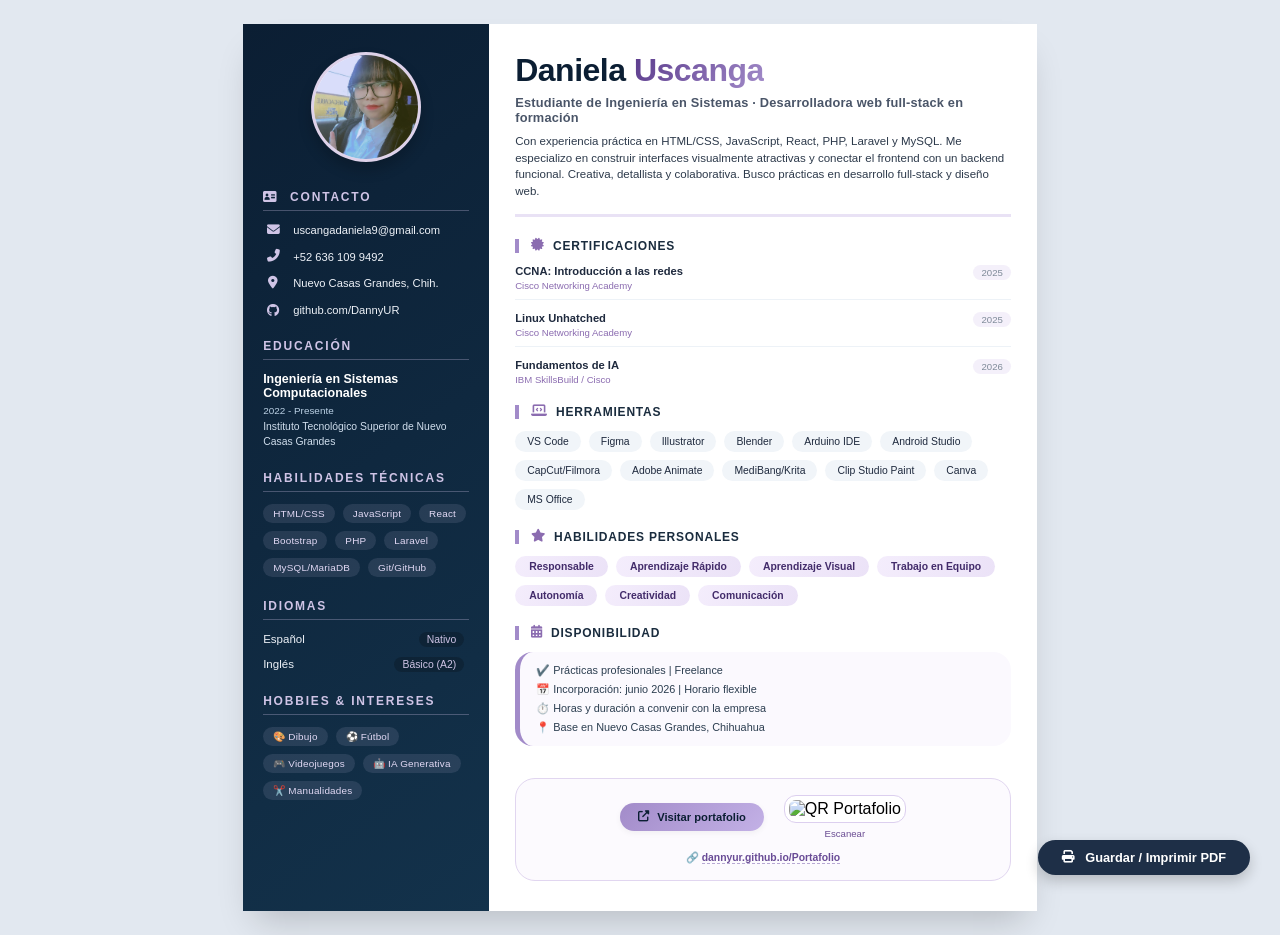
==== commit 82113a2f: "Update cv.html" ====
--- a/cv.html
+++ b/cv.html
@@ -1,5 +1,6 @@
 <!DOCTYPE html>
 <html lang="es">
+
 <head>
     <meta charset="UTF-8">
     <meta name="viewport" content="width=device-width, initial-scale=1.0, user-scalable=yes">
@@ -157,7 +158,7 @@
         .lang-level {
             color: #CFC4E6;
             font-size: 0.65rem;
-            background: rgba(0,0,0,0.2);
+            background: rgba(0, 0, 0, 0.2);
             padding: 2px 8px;
             border-radius: 20px;
         }
@@ -347,7 +348,7 @@
             font-size: 0.7rem;
             font-weight: 700;
             transition: all 0.2s ease;
-            box-shadow: 0 2px 6px rgba(0,0,0,0.05);
+            box-shadow: 0 2px 6px rgba(0, 0, 0, 0.05);
         }
 
         .portfolio-btn i {
@@ -409,7 +410,7 @@
             gap: 10px;
             font-size: 0.8rem;
             z-index: 1000;
-            box-shadow: 0 6px 14px rgba(0,0,0,0.2);
+            box-shadow: 0 6px 14px rgba(0, 0, 0, 0.2);
             transition: all 0.2s;
             font-family: inherit;
         }
@@ -426,9 +427,11 @@
                 padding: 0;
                 margin: 0;
             }
+
             .print-btn {
                 display: none;
             }
+
             .cv {
                 width: 100%;
                 max-width: 100%;
@@ -437,28 +440,40 @@
                 margin: 0;
                 border-radius: 0;
             }
+
             .cv-inner {
                 grid-template-columns: 30% 70%;
             }
-            .cv-left, .cv-right {
+
+            .cv-left,
+            .cv-right {
                 break-inside: avoid;
                 page-break-inside: avoid;
             }
+
             @page {
                 size: A4;
                 margin: 0.6cm 0.5cm;
             }
-            body, .cv, .cv-inner {
+
+            body,
+            .cv,
+            .cv-inner {
                 background: white;
             }
+
             .portfolio-box {
                 border: 1px solid #ddd;
                 background: #fefefe;
             }
+
             .availability-box {
                 background: #f8f9fc;
             }
-            .skill-tag, .tool-badge, .soft-badge {
+
+            .skill-tag,
+            .tool-badge,
+            .soft-badge {
                 background: #f1f1f1;
                 color: #222;
                 border: none;
@@ -470,15 +485,19 @@
             body {
                 padding: 12px;
             }
+
             .cv {
                 width: 100%;
             }
+
             .cv-inner {
                 grid-template-columns: 1fr;
             }
+
             .cv-left {
                 text-align: left;
             }
+
             .avatar img {
                 width: 90px;
                 height: 90px;
@@ -486,185 +505,192 @@
         }
     </style>
 </head>
+
 <body>
 
-<div class="cv">
-    <div class="cv-inner">
-        <!-- COLUMNA IZQUIERDA: Contacto, Educación, Habilidades, Idiomas, Hobbies -->
-        <div class="cv-left">
-            <div>
-                <div class="avatar">
-                    <!-- Nota: la imagen se referencia desde ./img/Perfil.jpeg, si no existe se puede mostrar un placeholder circular con iniciales. Se conserva tu ruta -->
-                    <img src="./img/Perfil.jpeg" alt="Daniela Uscanga" onerror="this.onerror=null; this.src='https://ui-avatars.com/api/?background=8b6cb0&color=fff&name=DU&size=110&rounded=true';">
-                </div>
-
-                <h3><i class="fas fa-address-card" style="margin-right: 6px;"></i> CONTACTO</h3>
-                <ul class="contact-list">
-                    <li><i class="fas fa-envelope"></i> uscangadaniela9@gmail.com</li>
-                    <li><i class="fas fa-phone-alt"></i> +52 636 109 9492</li>
-                    <li><i class="fas fa-map-marker-alt"></i> Nuevo Casas Grandes, Chih.</li>
-                    <li><i class="fab fa-github"></i> github.com/DannyUR</li>
-                </ul>
-
-                <h3>EDUCACIÓN</h3>
-                <div class="edu-item">
-                    <h4>Ingeniería en Sistemas Computacionales</h4>
-                    <div class="edu-date">2022 - Presente</div>
-                    <p>Instituto Tecnológico Superior de Nuevo Casas Grandes</p>
-                </div>
-
-                <h3>HABILIDADES TÉCNICAS</h3>
-                <div class="skills-tags">
-                    <span class="skill-tag">HTML/CSS</span>
-                    <span class="skill-tag">JavaScript</span>
-                    <span class="skill-tag">React</span>
-                    <span class="skill-tag">Bootstrap</span>
-                    <span class="skill-tag">PHP</span>
-                    <span class="skill-tag">Laravel</span>
-                    <span class="skill-tag">MySQL/MariaDB</span>
-                    <span class="skill-tag">Git/GitHub</span>
-                </div>
-
-                <h3>IDIOMAS</h3>
-                <div class="lang-item">
-                    <span>Español</span>
-                    <span class="lang-level">Nativo</span>
-                </div>
-                <div class="lang-item">
-                    <span>Inglés</span>
-                    <span class="lang-level">Básico (A2)</span>
-                </div>
-
-                <h3>HOBBIES & INTERESES</h3>
-                <div class="skills-tags">
-                    <span class="skill-tag">🎨 Dibujo</span>
-                    <span class="skill-tag">⚽ Fútbol</span>
-                    <span class="skill-tag">🎮 Videojuegos</span>
-                    <span class="skill-tag">🤖 IA Generativa</span>
-                    <span class="skill-tag">✂️ Manualidades</span>
+    <div class="cv">
+        <div class="cv-inner">
+            <!-- COLUMNA IZQUIERDA: Contacto, Educación, Habilidades, Idiomas, Hobbies -->
+            <div class="cv-left">
+                <div>
+                    <div class="avatar">
+                        <!-- Nota: la imagen se referencia desde ./img/Perfil.jpeg, si no existe se puede mostrar un placeholder circular con iniciales. Se conserva tu ruta -->
+                        <img src="./img/Perfil.jpeg" alt="Daniela Uscanga"
+                            onerror="this.onerror=null; this.src='https://ui-avatars.com/api/?background=8b6cb0&color=fff&name=DU&size=110&rounded=true';">
+                    </div>
+
+                    <h3><i class="fas fa-address-card" style="margin-right: 6px;"></i> CONTACTO</h3>
+                    <ul class="contact-list">
+                        <li><i class="fas fa-envelope"></i> uscangadaniela9@gmail.com</li>
+                        <li><i class="fas fa-phone-alt"></i> +52 636 109 9492</li>
+                        <li><i class="fas fa-map-marker-alt"></i> Nuevo Casas Grandes, Chih.</li>
+                        <li><i class="fab fa-github"></i> github.com/DannyUR</li>
+                    </ul>
+
+                    <h3>EDUCACIÓN</h3>
+                    <div class="edu-item">
+                        <h4>Ingeniería en Sistemas Computacionales</h4>
+                        <div class="edu-date">2022 - Presente</div>
+                        <p>Instituto Tecnológico Superior de Nuevo Casas Grandes</p>
+                    </div>
+
+                    <h3>HABILIDADES TÉCNICAS</h3>
+                    <div class="skills-tags">
+                        <span class="skill-tag">HTML/CSS</span>
+                        <span class="skill-tag">JavaScript</span>
+                        <span class="skill-tag">React</span>
+                        <span class="skill-tag">Bootstrap</span>
+                        <span class="skill-tag">PHP</span>
+                        <span class="skill-tag">Laravel</span>
+                        <span class="skill-tag">MySQL/MariaDB</span>
+                        <span class="skill-tag">Git/GitHub</span>
+                    </div>
+
+                    <h3>IDIOMAS</h3>
+                    <div class="lang-item">
+                        <span>Español</span>
+                        <span class="lang-level">Nativo</span>
+                    </div>
+                    <div class="lang-item">
+                        <span>Inglés</span>
+                        <span class="lang-level">Básico (A2)</span>
+                    </div>
+
+                    <h3>HOBBIES & INTERESES</h3>
+                    <div class="skills-tags">
+                        <span class="skill-tag">🎨 Dibujo</span>
+                        <span class="skill-tag">⚽ Fútbol</span>
+                        <span class="skill-tag">🎮 Videojuegos</span>
+                        <span class="skill-tag">🤖 IA Generativa</span>
+                        <span class="skill-tag">✂️ Manualidades</span>
+                    </div>
                 </div>
             </div>
-        </div>
-
-        <!-- COLUMNA DERECHA: Perfil, certificaciones, herramientas, habilidades personales, disponibilidad + Portafolio -->
-        <div class="cv-right">
-            <div>
-                <div class="cv-header">
-                    <h1>Daniela <span>Uscanga</span></h1>
-                    <div class="subtitle">Estudiante de Ingeniería en Sistemas | Desarrolladora Full-stack en formación</div>
-                    <div class="bio">
-                        Apasionada por el desarrollo web, la inteligencia artificial y el diseño digital. 
-                        Combino la lógica de programación con un enfoque creativo. Busco prácticas profesionales 
-                        para seguir desarrollando mis habilidades full-stack y contribuir a proyectos innovadores.
+
+            <!-- COLUMNA DERECHA: Perfil, certificaciones, herramientas, habilidades personales, disponibilidad + Portafolio -->
+            <div class="cv-right">
+                <div>
+                    <div class="cv-header">
+                        <h1>Daniela <span>Uscanga</span></h1>
+                        <div class="subtitle">Estudiante de Ingeniería en Sistemas · Desarrolladora web full-stack en
+                            formación</div>
+                        <div class="bio">
+                            Con experiencia práctica en HTML/CSS, JavaScript, React, PHP, Laravel y MySQL.
+                            Me especializo en construir interfaces visualmente atractivas y conectar el frontend
+                            con un backend funcional. Creativa, detallista y colaborativa.
+                            Busco prácticas en desarrollo full-stack y diseño web.
+                        </div>
+                    </div>
+
+                    <!-- CERTIFICACIONES -->
+                    <div class="section">
+                        <div class="section-title"><i class="fas fa-certificate"></i> CERTIFICACIONES</div>
+                        <div class="cert">
+                            <div>
+                                <div class="cert-name">CCNA: Introducción a las redes</div>
+                                <div class="cert-issuer">Cisco Networking Academy</div>
+                            </div>
+                            <div class="cert-date">2025</div>
+                        </div>
+                        <div class="cert">
+                            <div>
+                                <div class="cert-name">Linux Unhatched</div>
+                                <div class="cert-issuer">Cisco Networking Academy</div>
+                            </div>
+                            <div class="cert-date">2025</div>
+                        </div>
+                        <div class="cert">
+                            <div>
+                                <div class="cert-name">Fundamentos de IA</div>
+                                <div class="cert-issuer">IBM SkillsBuild / Cisco</div>
+                            </div>
+                            <div class="cert-date">2026</div>
+                        </div>
+                    </div>
+
+                    <!-- HERRAMIENTAS (grid espaciado) -->
+                    <div class="section">
+                        <div class="section-title"><i class="fas fa-laptop-code"></i> HERRAMIENTAS</div>
+                        <div class="tools-grid">
+                            <span class="tool-badge">VS Code</span>
+                            <span class="tool-badge">Figma</span>
+                            <span class="tool-badge">Illustrator</span>
+                            <span class="tool-badge">Blender</span>
+                            <span class="tool-badge">Arduino IDE</span>
+                            <span class="tool-badge">Android Studio</span>
+                            <span class="tool-badge">CapCut/Filmora</span>
+                            <span class="tool-badge">Adobe Animate</span>
+                            <span class="tool-badge">MediBang/Krita</span>
+                            <span class="tool-badge">Clip Studio Paint</span>
+                            <span class="tool-badge">Canva</span>
+                            <span class="tool-badge">MS Office</span>
+                        </div>
+                    </div>
+
+                    <!-- HABILIDADES PERSONALES (con diseño más suave) -->
+                    <div class="section">
+                        <div class="section-title"><i class="fas fa-star"></i> HABILIDADES PERSONALES</div>
+                        <div class="tools-grid">
+                            <span class="soft-badge">Responsable</span>
+                            <span class="soft-badge">Aprendizaje Rápido</span>
+                            <span class="soft-badge">Aprendizaje Visual</span>
+                            <span class="soft-badge">Trabajo en Equipo</span>
+                            <span class="soft-badge">Autonomía</span>
+                            <span class="soft-badge">Creatividad</span>
+                            <span class="soft-badge">Comunicación</span>
+                        </div>
+                    </div>
+
+                    <!-- DISPONIBILIDAD (mejor estructura) -->
+                    <div class="section">
+                        <div class="section-title"><i class="fas fa-calendar-alt"></i> DISPONIBILIDAD</div>
+                        <div class="availability-box">
+                            <p>✔️ Prácticas profesionales | Freelance</p>
+                            <p>📅 Incorporación: junio 2026 | Horario flexible</p>
+                            <p>⏱️ Horas y duración a convenir con la empresa</p>
+                            <p>📍 Base en Nuevo Casas Grandes, Chihuahua</p>
+                        </div>
                     </div>
                 </div>
 
-                <!-- CERTIFICACIONES -->
-                <div class="section">
-                    <div class="section-title"><i class="fas fa-certificate"></i> CERTIFICACIONES</div>
-                    <div class="cert">
-                        <div>
-                            <div class="cert-name">CCNA: Introducción a las redes</div>
-                            <div class="cert-issuer">Cisco Networking Academy</div>
-                        </div>
-                        <div class="cert-date">2025</div>
-                    </div>
-                    <div class="cert">
-                        <div>
-                            <div class="cert-name">Linux Unhatched</div>
-                            <div class="cert-issuer">Cisco Networking Academy</div>
-                        </div>
-                        <div class="cert-date">2025</div>
-                    </div>
-                    <div class="cert">
-                        <div>
-                            <div class="cert-name">Fundamentos de IA</div>
-                            <div class="cert-issuer">IBM SkillsBuild / Cisco</div>
-                        </div>
-                        <div class="cert-date">2026</div>
-                    </div>
-                </div>
-
-                <!-- HERRAMIENTAS (grid espaciado) -->
-                <div class="section">
-                    <div class="section-title"><i class="fas fa-laptop-code"></i> HERRAMIENTAS</div>
-                    <div class="tools-grid">
-                        <span class="tool-badge">VS Code</span>
-                        <span class="tool-badge">Figma</span>
-                        <span class="tool-badge">Illustrator</span>
-                        <span class="tool-badge">Blender</span>
-                        <span class="tool-badge">Arduino IDE</span>
-                        <span class="tool-badge">Android Studio</span>
-                        <span class="tool-badge">CapCut/Filmora</span>
-                        <span class="tool-badge">Adobe Animate</span>
-                        <span class="tool-badge">MediBang/Krita</span>
-                        <span class="tool-badge">Clip Studio Paint</span>
-                        <span class="tool-badge">Canva</span>
-                        <span class="tool-badge">MS Office</span>
-                    </div>
-                </div>
-
-                <!-- HABILIDADES PERSONALES (con diseño más suave) -->
-                <div class="section">
-                    <div class="section-title"><i class="fas fa-star"></i> HABILIDADES PERSONALES</div>
-                    <div class="tools-grid">
-                        <span class="soft-badge">Responsable</span>
-                        <span class="soft-badge">Aprendizaje Rápido</span>
-                        <span class="soft-badge">Aprendizaje Visual</span>
-                        <span class="soft-badge">Trabajo en Equipo</span>
-                        <span class="soft-badge">Autonomía</span>
-                        <span class="soft-badge">Creatividad</span>
-                        <span class="soft-badge">Comunicación</span>
-                    </div>
-                </div>
-
-                <!-- DISPONIBILIDAD (mejor estructura) -->
-                <div class="section">
-                    <div class="section-title"><i class="fas fa-calendar-alt"></i> DISPONIBILIDAD</div>
-                    <div class="availability-box">
-                        <p>✔️ Prácticas profesionales | Freelance</p>
-                        <p>📅 Incorporación: junio 2026 | Horario flexible</p>
-                        <p>⏱️ Horas y duración a convenir con la empresa</p>
-                        <p>📍 Base en Nuevo Casas Grandes, Chihuahua</p>
-                    </div>
-                </div>
-            </div>
-
-            <!-- SECCIÓN PORTAFOLIO bien integrada al final -->
-            <div class="portfolio-box">
-                <div class="portfolio-content">
-                    <a href="https://dannyur.github.io/Portafolio/" target="_blank" class="portfolio-btn">
-                        <i class="fas fa-external-link-alt"></i> Visitar portafolio
-                    </a>
-                    <div class="qr-code">
-                        <!-- QR dinámico usando api.qrserver, apunta al portafolio -->
-                        <img src="https://api.qrserver.com/v1/create-qr-code/?size=80x80&data=https://dannyur.github.io/Portafolio/" alt="QR Portafolio">
-                        <p>Escanear</p>
-                    </div>
-                </div>
-                <div class="portfolio-link-text">
-                    🔗 <a href="https://dannyur.github.io/Portafolio/" target="_blank">dannyur.github.io/Portafolio</a>
+                <!-- SECCIÓN PORTAFOLIO bien integrada al final -->
+                <div class="portfolio-box">
+                    <div class="portfolio-content">
+                        <a href="https://dannyur.github.io/Portafolio/" target="_blank" class="portfolio-btn">
+                            <i class="fas fa-external-link-alt"></i> Visitar portafolio
+                        </a>
+                        <div class="qr-code">
+                            <!-- QR dinámico usando api.qrserver, apunta al portafolio -->
+                            <img src="https://api.qrserver.com/v1/create-qr-code/?size=80x80&data=https://dannyur.github.io/Portafolio/"
+                                alt="QR Portafolio">
+                            <p>Escanear</p>
+                        </div>
+                    </div>
+                    <div class="portfolio-link-text">
+                        🔗 <a href="https://dannyur.github.io/Portafolio/"
+                            target="_blank">dannyur.github.io/Portafolio</a>
+                    </div>
                 </div>
             </div>
         </div>
     </div>
-</div>
-
-<button class="print-btn" onclick="window.print();">
-    <i class="fas fa-print"></i> Guardar / Imprimir PDF
-</button>
-
-<script>
-    // Pequeña corrección para permitir que al imprimir el grid se respete en navegadores
-    (function() {
-        if (window.matchMedia) {
-            const printMedia = window.matchMedia('print');
-            const adjustPrintMargins = () => {
-                // sin acciones extra, solo garantizar que los estilos de impresión funcionan
-            };
-            printMedia.addListener(adjustPrintMargins);
-        }
-    })();
-</script>
+
+    <button class="print-btn" onclick="window.print();">
+        <i class="fas fa-print"></i> Guardar / Imprimir PDF
+    </button>
+
+    <script>
+        // Pequeña corrección para permitir que al imprimir el grid se respete en navegadores
+        (function () {
+            if (window.matchMedia) {
+                const printMedia = window.matchMedia('print');
+                const adjustPrintMargins = () => {
+                    // sin acciones extra, solo garantizar que los estilos de impresión funcionan
+                };
+                printMedia.addListener(adjustPrintMargins);
+            }
+        })();
+    </script>
 </body>
+
 </html>
